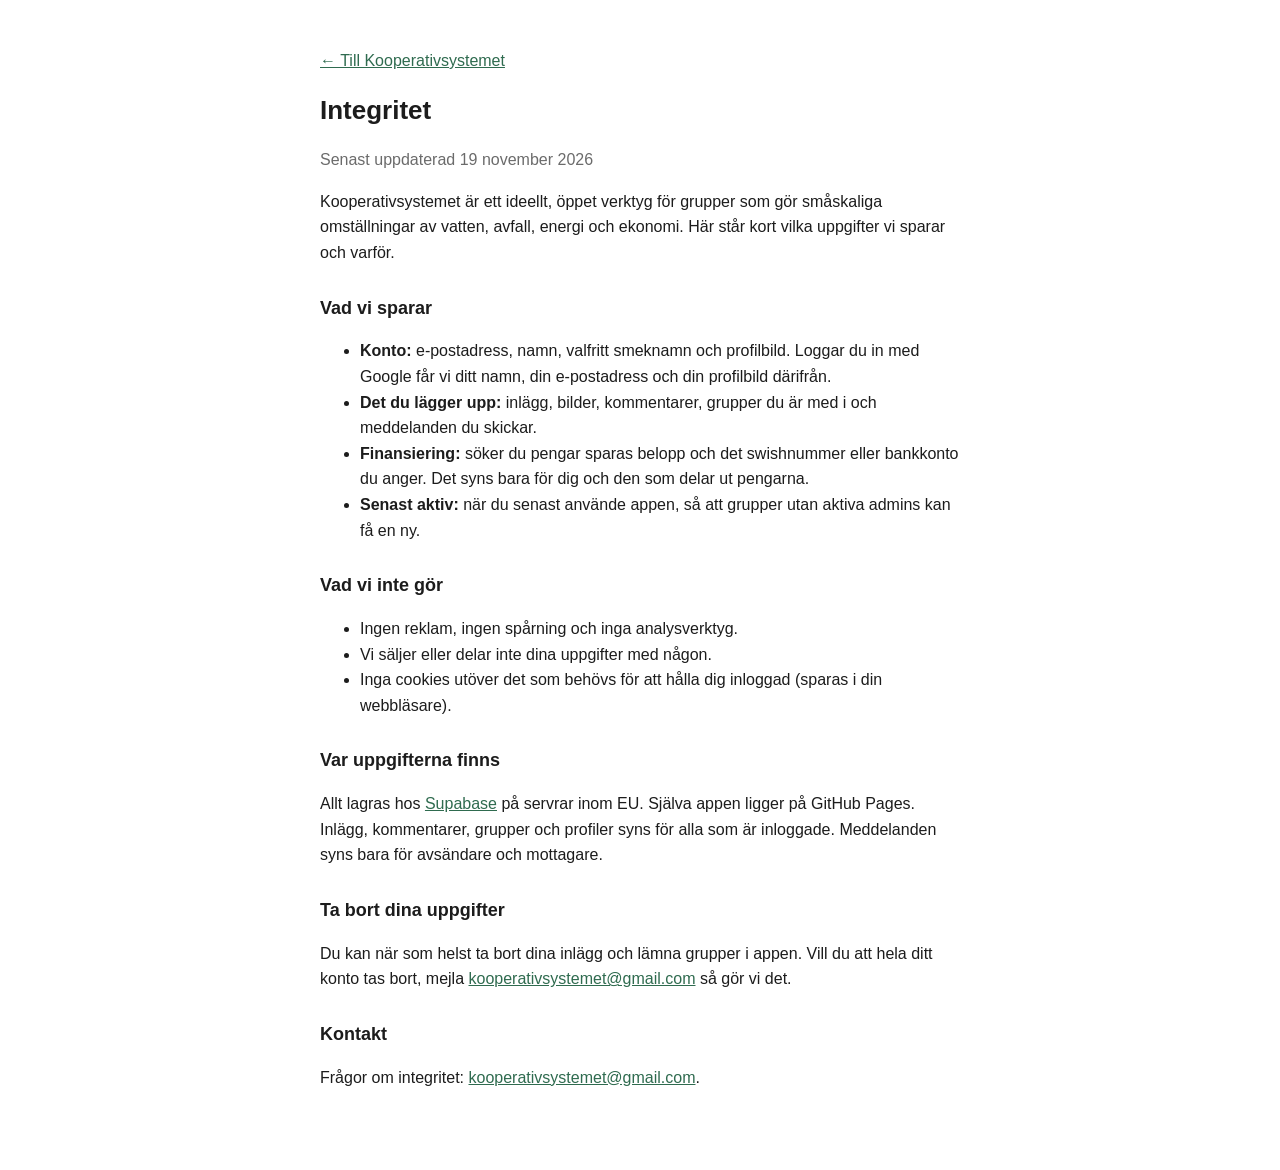
==== integritet.html @ 5e7ae07f "Integritetssida (krävs för Google-inloggning) Co-Authored-By: Claude Opus 5.5 <noreply@anthropic.com" ====
<!doctype html>
<html lang="sv">
<head>
  <meta charset="utf-8" />
  <meta name="viewport" content="width=device-width, initial-scale=1" />
  <title>Integritet – Kooperativsystemet</title>
  <link rel="icon" href="icon.svg" type="image/svg+xml" />
  <style>
    :root { --bg: #fff; --text: #1c1c1c; --muted: #6b6b6b; --accent: #2f6b4f; color-scheme: light dark; }
    @media (prefers-color-scheme: dark) { :root { --bg: #0e0e0e; --text: #f1f1f1; --muted: #a0a0a0; --accent: #6cc196; } }
    body { margin: 0; background: var(--bg); color: var(--text); font: 16px/1.6 -apple-system, BlinkMacSystemFont, "Segoe UI", Roboto, sans-serif; }
    main { max-width: 640px; margin: 0 auto; padding: 32px 16px 64px; }
    h1 { font-size: 26px; margin: 0 0 4px; } h2 { font-size: 18px; margin: 28px 0 6px; }
    p, li { color: var(--text); } .muted { color: var(--muted); } a { color: var(--accent); }
  </style>
</head>
<body>
<main>
  <p><a href="./">← Till Kooperativsystemet</a></p>
  <h1>Integritet</h1>
  <p class="muted">Senast uppdaterad 19 november 2026</p>

  <p>Kooperativsystemet är ett ideellt, öppet verktyg för grupper som gör småskaliga omställningar av vatten, avfall, energi och ekonomi.
    Här står kort vilka uppgifter vi sparar och varför.</p>

  <h2>Vad vi sparar</h2>
  <ul>
    <li><strong>Konto:</strong> e-postadress, namn, valfritt smeknamn och profilbild. Loggar du in med Google får vi ditt namn, din e-postadress och din profilbild därifrån.</li>
    <li><strong>Det du lägger upp:</strong> inlägg, bilder, kommentarer, grupper du är med i och meddelanden du skickar.</li>
    <li><strong>Finansiering:</strong> söker du pengar sparas belopp och det swishnummer eller bankkonto du anger. Det syns bara för dig och den som delar ut pengarna.</li>
    <li><strong>Senast aktiv:</strong> när du senast använde appen, så att grupper utan aktiva admins kan få en ny.</li>
  </ul>

  <h2>Vad vi inte gör</h2>
  <ul>
    <li>Ingen reklam, ingen spårning och inga analysverktyg.</li>
    <li>Vi säljer eller delar inte dina uppgifter med någon.</li>
    <li>Inga cookies utöver det som behövs för att hålla dig inloggad (sparas i din webbläsare).</li>
  </ul>

  <h2>Var uppgifterna finns</h2>
  <p>Allt lagras hos <a href="https://supabase.com">Supabase</a> på servrar inom EU. Själva appen ligger på GitHub Pages.
    Inlägg, kommentarer, grupper och profiler syns för alla som är inloggade. Meddelanden syns bara för avsändare och mottagare.</p>

  <h2>Ta bort dina uppgifter</h2>
  <p>Du kan när som helst ta bort dina inlägg och lämna grupper i appen. Vill du att hela ditt konto tas bort, mejla
    <a href="mailto:kooperativsystemet@gmail.com">kooperativsystemet@gmail.com</a> så gör vi det.</p>

  <h2>Kontakt</h2>
  <p>Frågor om integritet: <a href="mailto:kooperativsystemet@gmail.com">kooperativsystemet@gmail.com</a>.</p>
</main>
</body>
</html>
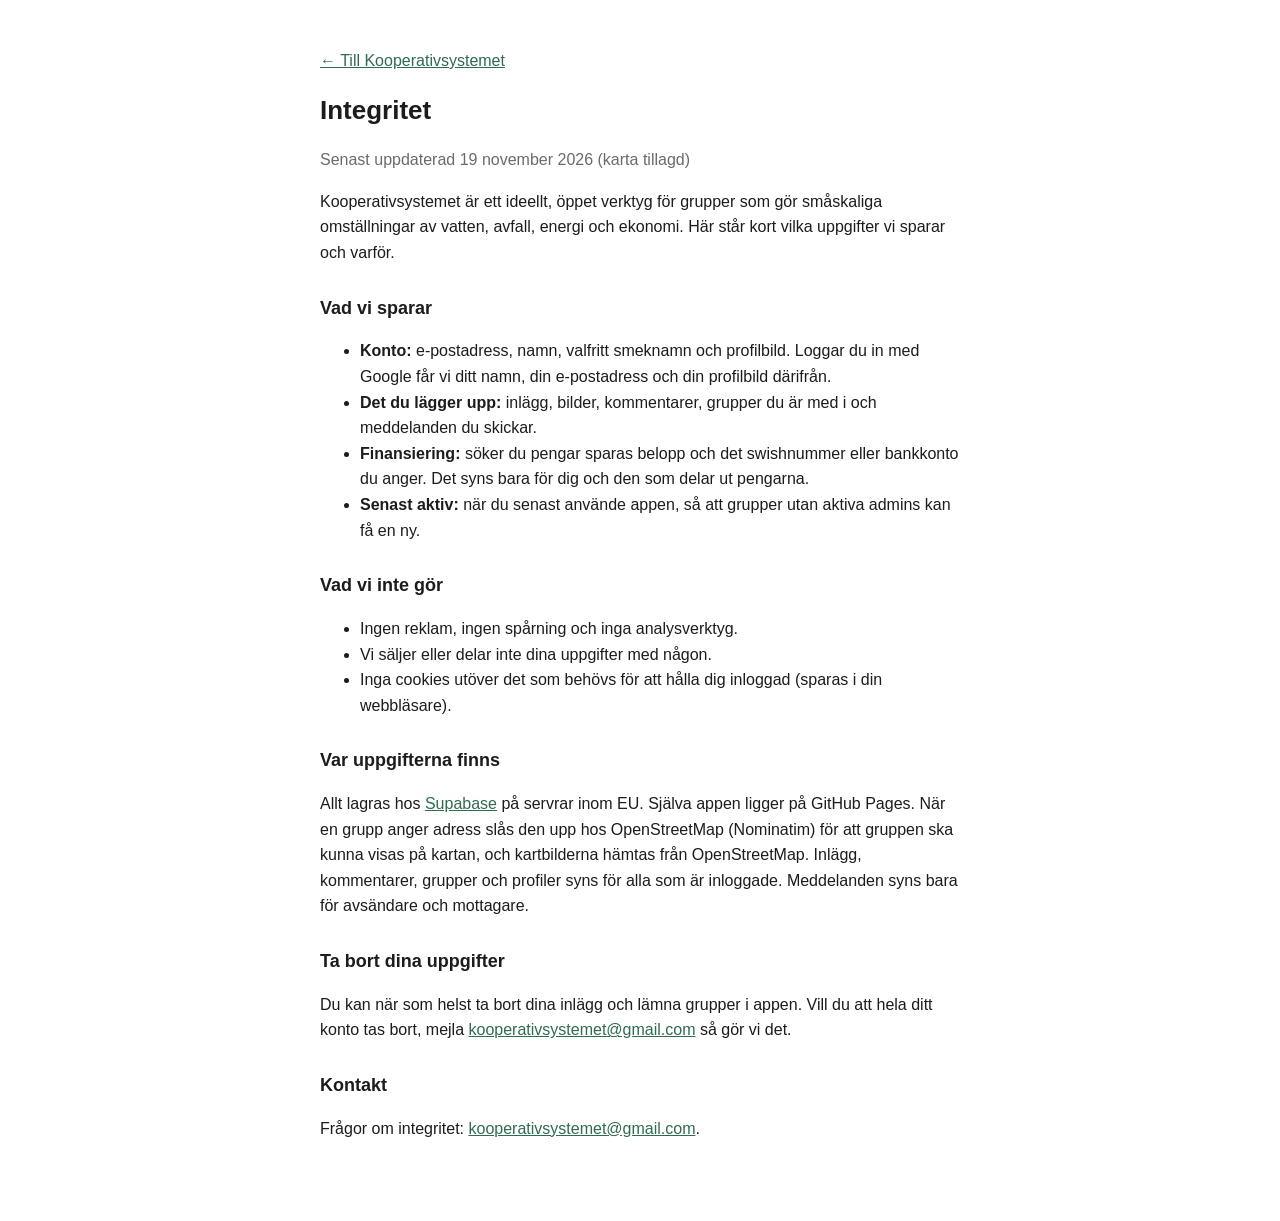
==== commit 13fd25a3: "Karta över grupperna, adress på grupper, tydligare ansvar för finansiering och fler exempel Co-Autho" ====
--- a/integritet.html
+++ b/integritet.html
@@ -18,7 +18,7 @@
 <main>
   <p><a href="./">← Till Kooperativsystemet</a></p>
   <h1>Integritet</h1>
-  <p class="muted">Senast uppdaterad 19 november 2026</p>
+  <p class="muted">Senast uppdaterad 19 november 2026 (karta tillagd)</p>
 
   <p>Kooperativsystemet är ett ideellt, öppet verktyg för grupper som gör småskaliga omställningar av vatten, avfall, energi och ekonomi.
     Här står kort vilka uppgifter vi sparar och varför.</p>
@@ -40,6 +40,7 @@
 
   <h2>Var uppgifterna finns</h2>
   <p>Allt lagras hos <a href="https://supabase.com">Supabase</a> på servrar inom EU. Själva appen ligger på GitHub Pages.
+    När en grupp anger adress slås den upp hos OpenStreetMap (Nominatim) för att gruppen ska kunna visas på kartan, och kartbilderna hämtas från OpenStreetMap.
     Inlägg, kommentarer, grupper och profiler syns för alla som är inloggade. Meddelanden syns bara för avsändare och mottagare.</p>
 
   <h2>Ta bort dina uppgifter</h2>
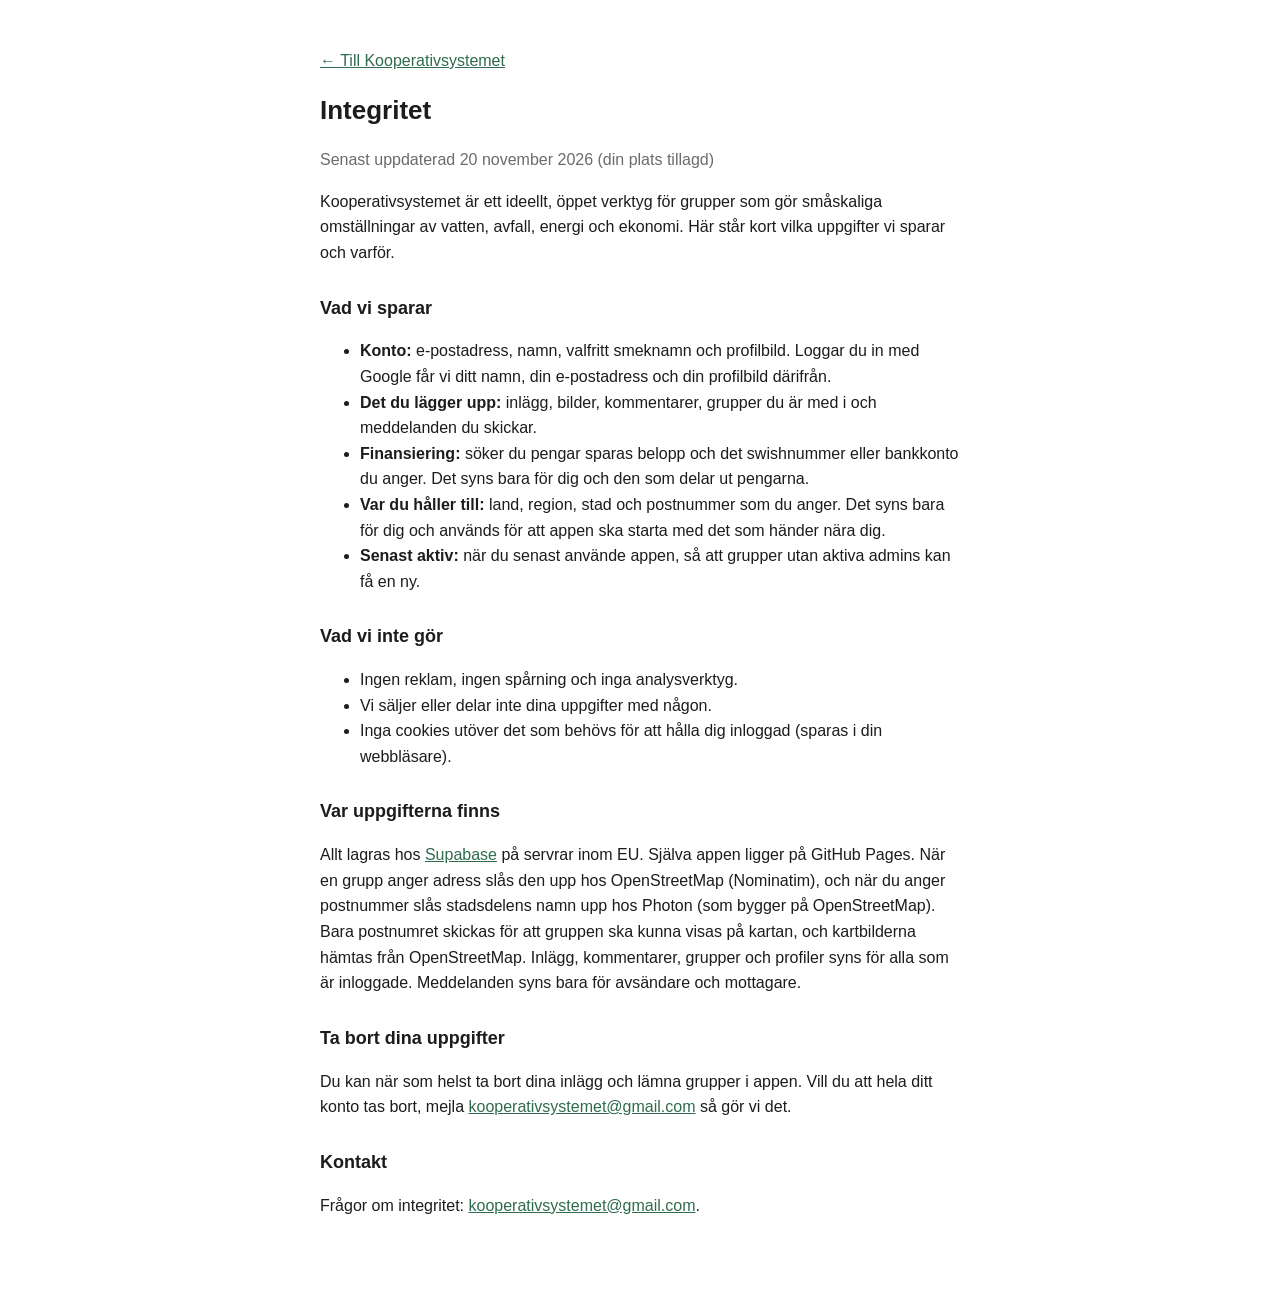
==== commit 939cb970: "Plats vid registrering, stadsdel (postnummer) och väljaren ‹ Göteborg › Man anger land, region, stad" ====
--- a/integritet.html
+++ b/integritet.html
@@ -18,7 +18,7 @@
 <main>
   <p><a href="./">← Till Kooperativsystemet</a></p>
   <h1>Integritet</h1>
-  <p class="muted">Senast uppdaterad 19 november 2026 (karta tillagd)</p>
+  <p class="muted">Senast uppdaterad 20 november 2026 (din plats tillagd)</p>
 
   <p>Kooperativsystemet är ett ideellt, öppet verktyg för grupper som gör småskaliga omställningar av vatten, avfall, energi och ekonomi.
     Här står kort vilka uppgifter vi sparar och varför.</p>
@@ -28,6 +28,7 @@
     <li><strong>Konto:</strong> e-postadress, namn, valfritt smeknamn och profilbild. Loggar du in med Google får vi ditt namn, din e-postadress och din profilbild därifrån.</li>
     <li><strong>Det du lägger upp:</strong> inlägg, bilder, kommentarer, grupper du är med i och meddelanden du skickar.</li>
     <li><strong>Finansiering:</strong> söker du pengar sparas belopp och det swishnummer eller bankkonto du anger. Det syns bara för dig och den som delar ut pengarna.</li>
+    <li><strong>Var du håller till:</strong> land, region, stad och postnummer som du anger. Det syns bara för dig och används för att appen ska starta med det som händer nära dig.</li>
     <li><strong>Senast aktiv:</strong> när du senast använde appen, så att grupper utan aktiva admins kan få en ny.</li>
   </ul>
 
@@ -40,7 +41,7 @@
 
   <h2>Var uppgifterna finns</h2>
   <p>Allt lagras hos <a href="https://supabase.com">Supabase</a> på servrar inom EU. Själva appen ligger på GitHub Pages.
-    När en grupp anger adress slås den upp hos OpenStreetMap (Nominatim) för att gruppen ska kunna visas på kartan, och kartbilderna hämtas från OpenStreetMap.
+    När en grupp anger adress slås den upp hos OpenStreetMap (Nominatim), och när du anger postnummer slås stadsdelens namn upp hos Photon (som bygger på OpenStreetMap). Bara postnumret skickas för att gruppen ska kunna visas på kartan, och kartbilderna hämtas från OpenStreetMap.
     Inlägg, kommentarer, grupper och profiler syns för alla som är inloggade. Meddelanden syns bara för avsändare och mottagare.</p>
 
   <h2>Ta bort dina uppgifter</h2>
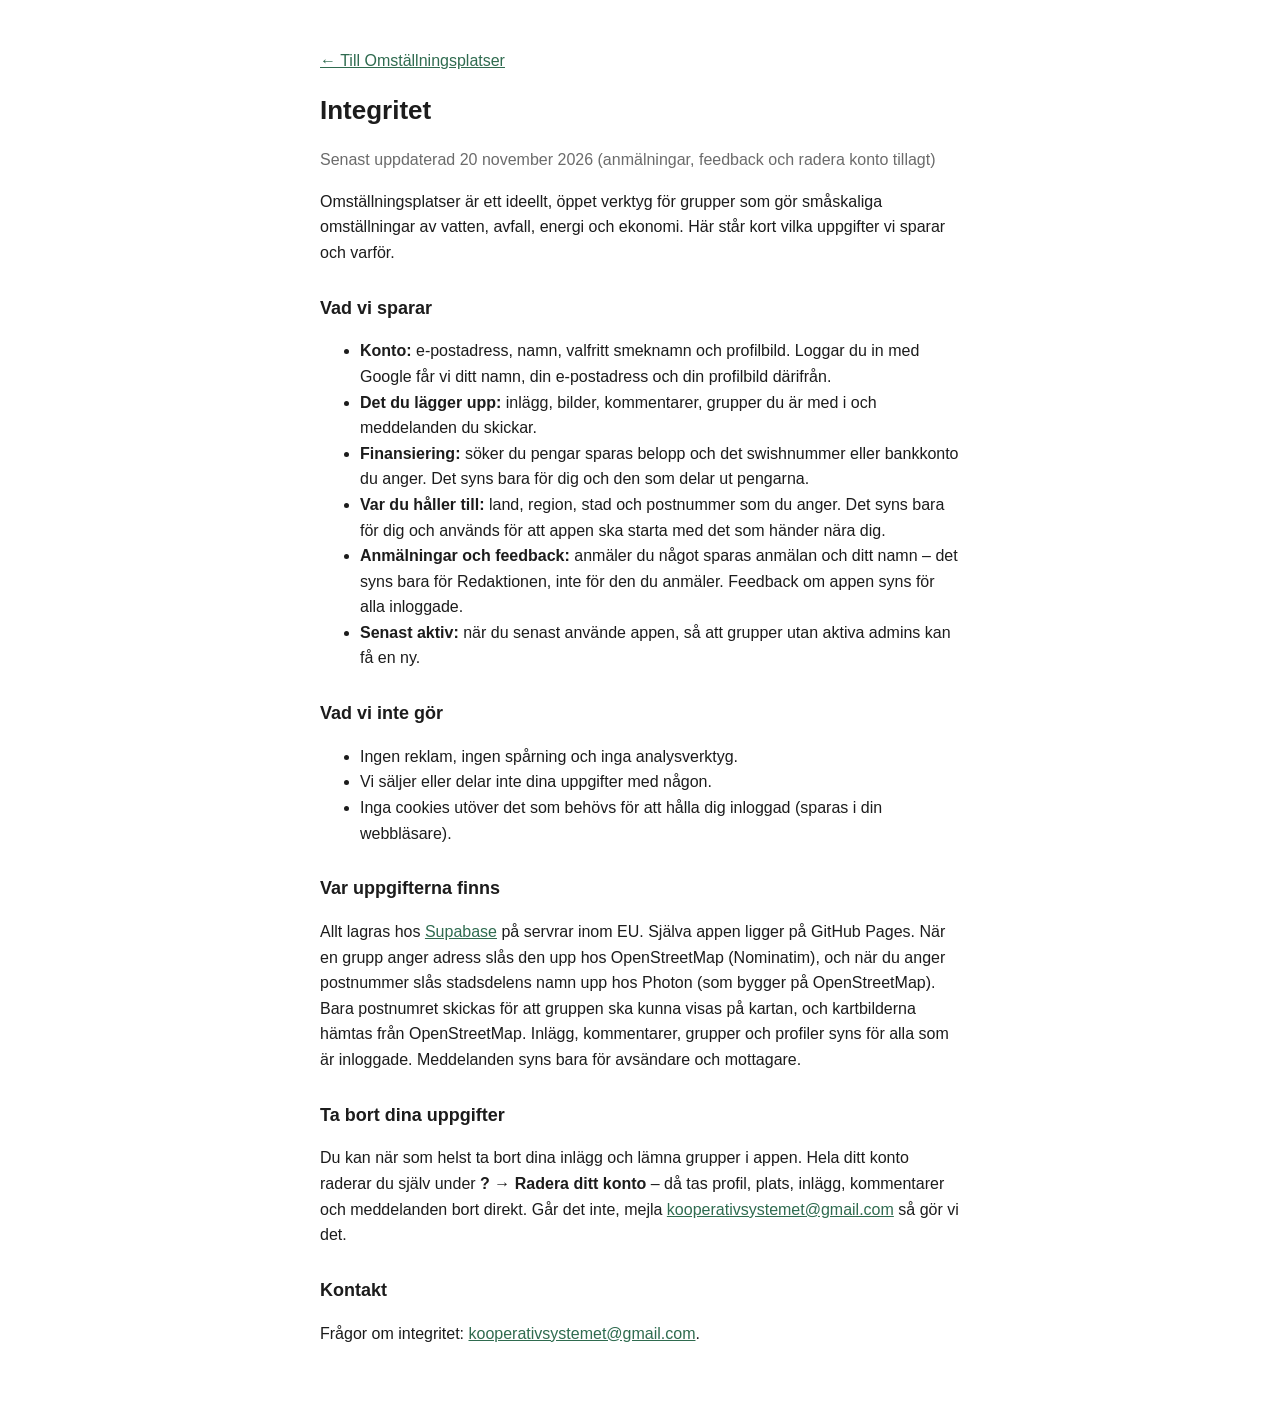
==== commit 00a31506: "Omställningsplatser: nytt namn, Events-flik, + i mitten, hjälpsida med feedback, Redaktionen och vil" ====
--- a/integritet.html
+++ b/integritet.html
@@ -3,7 +3,7 @@
 <head>
   <meta charset="utf-8" />
   <meta name="viewport" content="width=device-width, initial-scale=1" />
-  <title>Integritet – Kooperativsystemet</title>
+  <title>Integritet – Omställningsplatser</title>
   <link rel="icon" href="icon.svg" type="image/svg+xml" />
   <style>
     :root { --bg: #fff; --text: #1c1c1c; --muted: #6b6b6b; --accent: #2f6b4f; color-scheme: light dark; }
@@ -16,11 +16,11 @@
 </head>
 <body>
 <main>
-  <p><a href="./">← Till Kooperativsystemet</a></p>
+  <p><a href="./">← Till Omställningsplatser</a></p>
   <h1>Integritet</h1>
-  <p class="muted">Senast uppdaterad 20 november 2026 (din plats tillagd)</p>
+  <p class="muted">Senast uppdaterad 20 november 2026 (anmälningar, feedback och radera konto tillagt)</p>
 
-  <p>Kooperativsystemet är ett ideellt, öppet verktyg för grupper som gör småskaliga omställningar av vatten, avfall, energi och ekonomi.
+  <p>Omställningsplatser är ett ideellt, öppet verktyg för grupper som gör småskaliga omställningar av vatten, avfall, energi och ekonomi.
     Här står kort vilka uppgifter vi sparar och varför.</p>
 
   <h2>Vad vi sparar</h2>
@@ -29,6 +29,7 @@
     <li><strong>Det du lägger upp:</strong> inlägg, bilder, kommentarer, grupper du är med i och meddelanden du skickar.</li>
     <li><strong>Finansiering:</strong> söker du pengar sparas belopp och det swishnummer eller bankkonto du anger. Det syns bara för dig och den som delar ut pengarna.</li>
     <li><strong>Var du håller till:</strong> land, region, stad och postnummer som du anger. Det syns bara för dig och används för att appen ska starta med det som händer nära dig.</li>
+    <li><strong>Anmälningar och feedback:</strong> anmäler du något sparas anmälan och ditt namn – det syns bara för Redaktionen, inte för den du anmäler. Feedback om appen syns för alla inloggade.</li>
     <li><strong>Senast aktiv:</strong> när du senast använde appen, så att grupper utan aktiva admins kan få en ny.</li>
   </ul>
 
@@ -45,8 +46,8 @@
     Inlägg, kommentarer, grupper och profiler syns för alla som är inloggade. Meddelanden syns bara för avsändare och mottagare.</p>
 
   <h2>Ta bort dina uppgifter</h2>
-  <p>Du kan när som helst ta bort dina inlägg och lämna grupper i appen. Vill du att hela ditt konto tas bort, mejla
-    <a href="mailto:kooperativsystemet@gmail.com">kooperativsystemet@gmail.com</a> så gör vi det.</p>
+  <p>Du kan när som helst ta bort dina inlägg och lämna grupper i appen. Hela ditt konto raderar du själv under <b>? → Radera ditt konto</b> – då tas profil, plats, inlägg,
+    kommentarer och meddelanden bort direkt. Går det inte, mejla <a href="mailto:kooperativsystemet@gmail.com">kooperativsystemet@gmail.com</a> så gör vi det.</p>
 
   <h2>Kontakt</h2>
   <p>Frågor om integritet: <a href="mailto:kooperativsystemet@gmail.com">kooperativsystemet@gmail.com</a>.</p>
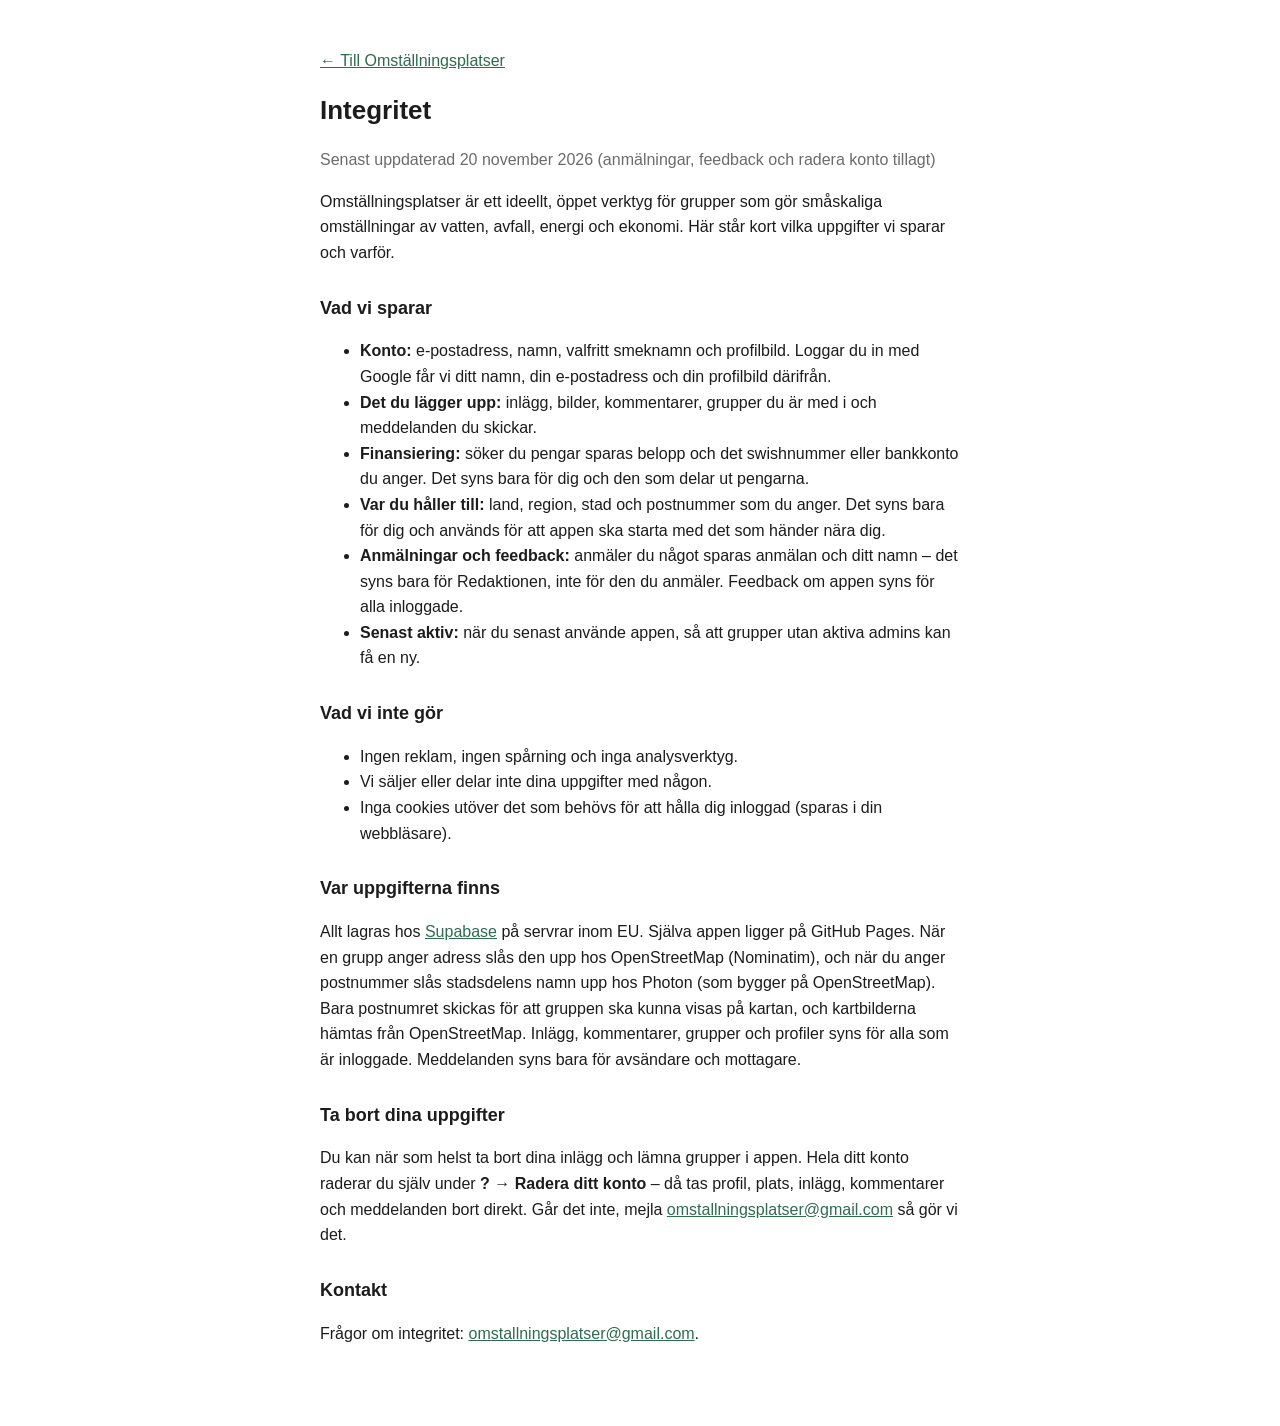
==== commit 1775d9aa: "Byt namn från Kooperativsystemet: ny e-post, nytt repo och ny adress Co-Authored-By: Claude Opus 5.5" ====
--- a/integritet.html
+++ b/integritet.html
@@ -47,10 +47,10 @@
 
   <h2>Ta bort dina uppgifter</h2>
   <p>Du kan när som helst ta bort dina inlägg och lämna grupper i appen. Hela ditt konto raderar du själv under <b>? → Radera ditt konto</b> – då tas profil, plats, inlägg,
-    kommentarer och meddelanden bort direkt. Går det inte, mejla <a href="mailto:kooperativsystemet@gmail.com">kooperativsystemet@gmail.com</a> så gör vi det.</p>
+    kommentarer och meddelanden bort direkt. Går det inte, mejla <a href="mailto:omstallningsplatser@gmail.com">omstallningsplatser@gmail.com</a> så gör vi det.</p>
 
   <h2>Kontakt</h2>
-  <p>Frågor om integritet: <a href="mailto:kooperativsystemet@gmail.com">kooperativsystemet@gmail.com</a>.</p>
+  <p>Frågor om integritet: <a href="mailto:omstallningsplatser@gmail.com">omstallningsplatser@gmail.com</a>.</p>
 </main>
 </body>
 </html>
